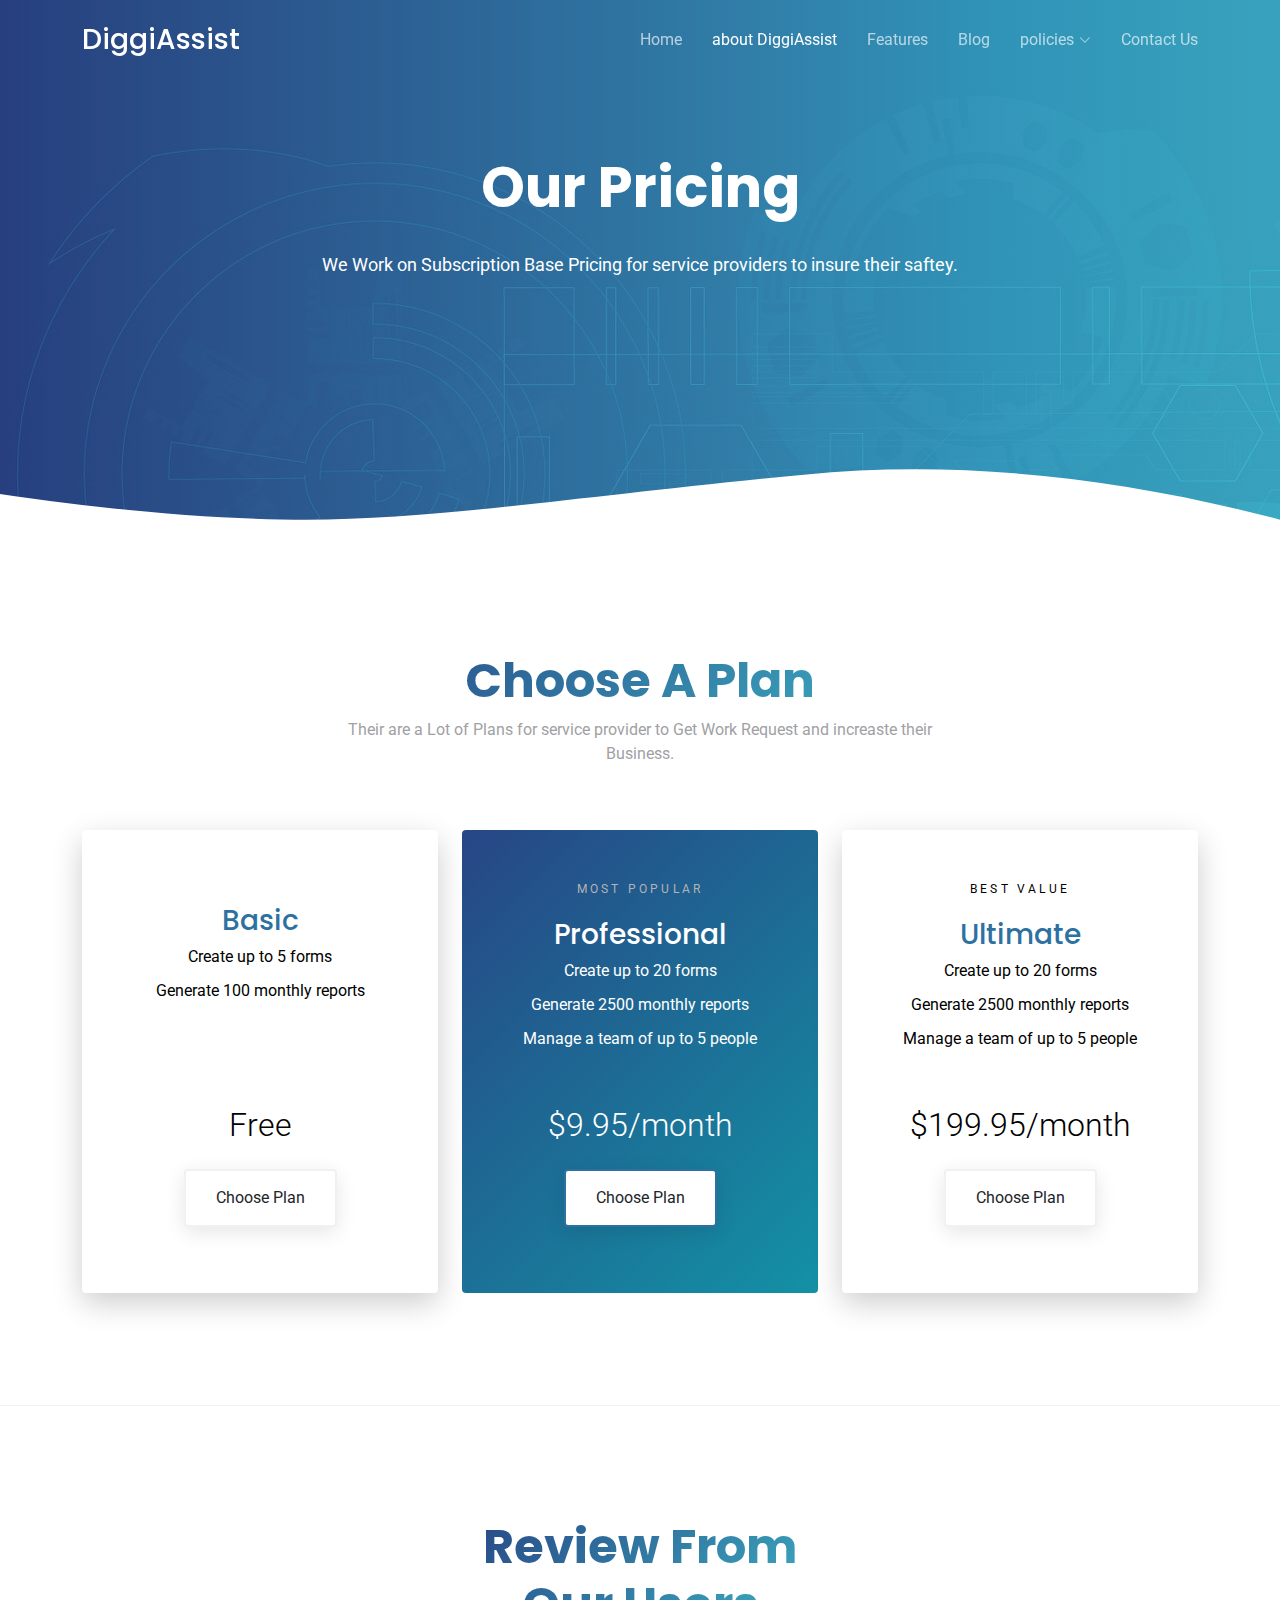
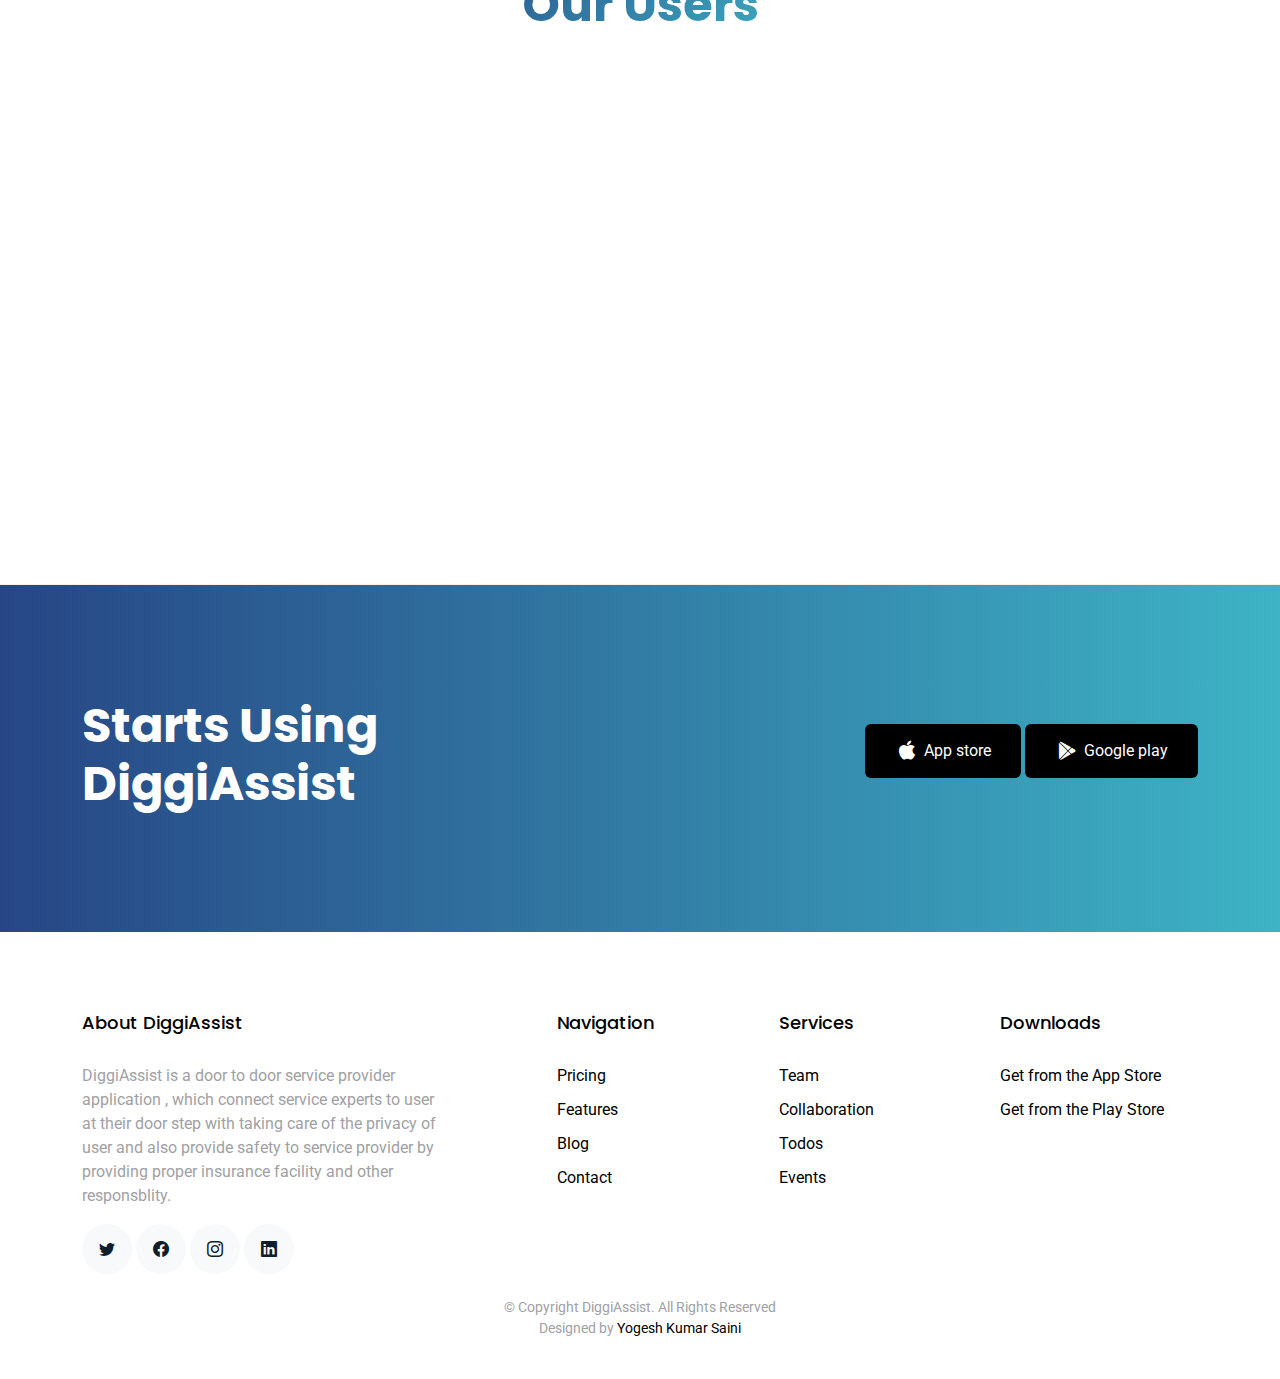
==== about DiggiAssist.html @ 4aa97dc8 "uoad" ====
<!DOCTYPE html>
<html lang="en">

<head>
  <meta charset="utf-8">
  <meta content="width=device-width, initial-scale=1.0" name="viewport">

  <title>DiggiAssist - Pricing</title>
  <meta content="" name="description">
  <meta content="" name="keywords">

  <!-- Favicons -->
  <link href="assets/img/favicon.png" rel="icon">
  <link href="assets/img/apple-touch-icon.png" rel="apple-touch-icon">

  <!-- Google Fonts -->
  <link href="https://fonts.googleapis.com/css?family=Roboto:300,300i,400,400i,500,500i,600,600i,700,700i|Poppins:300,300i,400,400i,500,500i,600,600i,700,700i" rel="stylesheet">

  <!-- Vendor CSS Files -->
  <link href="assets/vendor/aos/aos.css" rel="stylesheet">
  <link href="assets/vendor/bootstrap/css/bootstrap.min.css" rel="stylesheet">
  <link href="assets/vendor/bootstrap-icons/bootstrap-icons.css" rel="stylesheet">
  <link href="assets/vendor/boxicons/css/boxicons.min.css" rel="stylesheet">
  <link href="assets/vendor/swiper/swiper-bundle.min.css" rel="stylesheet">

  <!-- Template Main CSS File -->
  <link href="assets/css/style.css" rel="stylesheet">

  <!-- =======================================================
  * Template Name: SoftLand
  * Template URL: https://bootstrapmade.com/softland-bootstrap-app-landing-page-template/
  * Updated: Mar 17 2024 with Bootstrap v5.3.3
  * Author: BootstrapMade.com
  * License: https://bootstrapmade.com/license/
  ======================================================== -->
</head>

<body>

  <!-- ======= Header ======= -->
  <header id="header" class="fixed-top d-flex align-items-center">
    <div class="container d-flex justify-content-between align-items-center">

      <div class="logo">
        <h1><a href="index1.html">DiggiAssist</a></h1>
        <!-- Uncomment below if you prefer to use an image logo -->
        <!-- <a href="index.html"><img src="assets/img/logo.png" alt="" class="img-fluid"></a>-->
      </div>

      <nav id="navbar" class="navbar">
        <ul>
          <li><a class="" href="index1.html">Home</a></li>
          <li><a class="active" href="pricing1.html">about DiggiAssist</a></li>
          <li><a href="features1.html">Features</a></li>
          
          <li><a href="blog1.html">Blog</a></li>
          <li class="dropdown"><a href="#"><span>policies</span> <i class="bi bi-chevron-down"></i></a>
            
             <ul>  
              <li><a href="Terms and condition.html">Terms And Conditions</a></li>
              <li><a href="privacy-policies.html">Privacy Policies </a></li>
              <li><a href="refundandcancelation.html">Refund And Cancelation</a></li>
              <li><a href="shiping and delivery.html">Shiping And Delivery </a></li>
              <li><a href="cookies.html">cookies</a></li>
            </ul>
          </li>
          <li><a href="contact1.html">Contact Us</a></li>
        </ul>
        <i class="bi bi-list mobile-nav-toggle"></i>
      </nav><!-- .navbar -->

    </div>
  </header><!-- End Header -->

  <main id="main">

    <!-- ======= FeatPricingures Section ======= -->
    <div class="hero-section inner-page">
      <div class="wave">

        <svg width="1920px" height="265px" viewBox="0 0 1920 265" version="1.1" xmlns="http://www.w3.org/2000/svg" xmlns:xlink="http://www.w3.org/1999/xlink">
          <g id="Page-1" stroke="none" stroke-width="1" fill="none" fill-rule="evenodd">
            <g id="Apple-TV" transform="translate(0.000000, -402.000000)" fill="#FFFFFF">
              <path d="M0,439.134243 C175.04074,464.89273 327.944386,477.771974 458.710937,477.771974 C654.860765,477.771974 870.645295,442.632362 1205.9828,410.192501 C1429.54114,388.565926 1667.54687,411.092417 1920,477.771974 L1920,667 L1017.15166,667 L0,667 L0,439.134243 Z" id="Path"></path>
            </g>
          </g>
        </svg>

      </div>

      <div class="container">
        <div class="row align-items-center">
          <div class="col-12">
            <div class="row justify-content-center">
              <div class="col-md-7 text-center hero-text">
                <h1 data-aos="fade-up" data-aos-delay="">Our Pricing</h1>
                <p class="mb-5" data-aos="fade-up" data-aos-delay="100">We Work on Subscription Base Pricing for service providers to insure their saftey.</p>
              </div>
            </div>
          </div>
        </div>
      </div>

    </div>

    <section class="section">
      <div class="container">

        <div class="row justify-content-center text-center">
          <div class="col-md-7 mb-5">
            <h2 class="section-heading">Choose A Plan</h2>
            <p>Their are a Lot of Plans for service provider to Get Work Request and increaste their Business. </p>
          </div>
        </div>
        <div class="row align-items-stretch">

          <div class="col-lg-4 mb-4 mb-lg-0">
            <div class="pricing h-100 text-center">
              <span>&nbsp;</span>
              <h3>Basic</h3>
              <ul class="list-unstyled">
                <li>Create up to 5 forms</li>
                <li>Generate 100 monthly reports</li>
              </ul>
              <div class="price-cta">
                <strong class="price">Free</strong>
                <p><a href="#" class="btn btn-white">Choose Plan</a></p>
              </div>
            </div>
          </div>
          <div class="col-lg-4 mb-4 mb-lg-0">
            <div class="pricing h-100 text-center popular">
              <span class="popularity">Most Popular</span>
              <h3>Professional</h3>
              <ul class="list-unstyled">
                <li>Create up to 20 forms</li>
                <li>Generate 2500 monthly reports</li>
                <li>Manage a team of up to 5 people</li>
              </ul>
              <div class="price-cta">
                <strong class="price">$9.95/month</strong>
                <p><a href="#" class="btn btn-white">Choose Plan</a></p>
              </div>
            </div>
          </div>
          <div class="col-lg-4 mb-4 mb-lg-0">
            <div class="pricing h-100 text-center">
              <span class="popularity">Best Value</span>
              <h3>Ultimate</h3>
              <ul class="list-unstyled">
                <li>Create up to 20 forms</li>
                <li>Generate 2500 monthly reports</li>
                <li>Manage a team of up to 5 people</li>
              </ul>
              <div class="price-cta">
                <strong class="price">$199.95/month</strong>
                <p><a href="#" class="btn btn-white">Choose Plan</a></p>
              </div>
            </div>
          </div>
        </div>
      </div>
    </section>

    <!-- ======= Testimonials Section ======= -->
    <section class="section border-top border-bottom">
      <div class="container">
        <div class="row justify-content-center text-center mb-5">
          <div class="col-md-4">
            <h2 class="section-heading">Review From Our Users</h2>
          </div>
        </div>
        <div class="row justify-content-center text-center">
          <div class="col-md-7">

            <div class="testimonials-slider swiper" data-aos="fade-up" data-aos-delay="100">
              <div class="swiper-wrapper">

                <div class="swiper-slide">
                  <div class="review text-center">
                    <p class="stars">
                      <span class="bi bi-star-fill"></span>
                      <span class="bi bi-star-fill"></span>
                      <span class="bi bi-star-fill"></span>
                      <span class="bi bi-star-fill"></span>
                      <span class="bi bi-star-fill muted"></span>
                    </p>
                    <h3>Excellent App!!</h3>
                    <blockquote>
                      <p>This is a great app in the age of today, evrything is going to be automaticaly and the best part is that , this app doesn't work on commission , and that be gonna positive part of system. also this applictaon take care of user and service provider by providing safty and privacy.</p>
                    </blockquote>

                    <p class="review-user">
                      <img src="assets/img/person_1.jpg" alt="Image" class="img-fluid rounded-circle mb-3">
                      <span class="d-block">
                        <span class="text-black">Jean Doe</span>, &mdash; App User
                      </span>
                    </p>

                  </div>
                </div><!-- End testimonial item -->

                <div class="swiper-slide">
                  <div class="review text-center">
                    <p class="stars">
                      <span class="bi bi-star-fill"></span>
                      <span class="bi bi-star-fill"></span>
                      <span class="bi bi-star-fill"></span>
                      <span class="bi bi-star-fill"></span>
                      <span class="bi bi-star-fill muted"></span>
                    </p>
                    <h3>This App is easy to use!</h3>
                    <blockquote>
                      <p>Application is designed in such a way that , any user can access the service and also any service provider can use of it. the best part of the app is , doesn't work on commission system , and i think that's is a great work.</p>
                    </blockquote>

                    <p class="review-user">
                      <img src="assets/img/person_2.jpg" alt="Image" class="img-fluid rounded-circle mb-3">
                      <span class="d-block">
                        <span class="text-black">Johan Smith</span>, &mdash; App User
                      </span>
                    </p>

                  </div>
                </div><!-- End testimonial item -->

                <div class="swiper-slide">
                  <div class="review text-center">
                    <p class="stars">
                      <span class="bi bi-star-fill"></span>
                      <span class="bi bi-star-fill"></span>
                      <span class="bi bi-star-fill"></span>
                      <span class="bi bi-star-fill"></span>
                      <span class="bi bi-star-fill muted"></span>
                    </p>
                    <h3>Awesome functionality!</h3>
                    <blockquote>
                      <p>Functionality of the application is preety much better then all the other competator , very user friendly application and also faster service provider with all the saftey and privacy. i like the app very much..</p>
                    </blockquote>

                    <p class="review-user">
                      <img src="assets/img/person_3.jpg" alt="Image" class="img-fluid rounded-circle mb-3">
                      <span class="d-block">
                        <span class="text-black">Jean Thunberg</span>, &mdash; App User
                      </span>
                    </p>

                  </div>
                </div><!-- End testimonial item -->

              </div>
              <div class="swiper-pagination"></div>
            </div>
          </div>
        </div>
      </div>
    </section><!-- End Testimonials Section -->

    <!-- ======= CTA Section ======= -->
    <section class="section cta-section">
      <div class="container">
        <div class="row align-items-center">
          <div class="col-md-6 me-auto text-center text-md-start mb-5 mb-md-0">
            <h2>Starts Using DiggiAssist</h2>
          </div>
          <div class="col-md-5 text-center text-md-end">
            <p><a href="#" class="btn d-inline-flex align-items-center"><i class="bx bxl-apple"></i><span>App store</span></a> <a href="#" class="btn d-inline-flex align-items-center"><i class="bx bxl-play-store"></i><span>Google play</span></a></p>
          </div>
        </div>
      </div>
    </section><!-- End CTA Section -->

  </main><!-- End #main -->

  <!-- ======= Footer ======= -->
  <footer class="footer" role="contentinfo">
    <div class="container">
      <div class="row">
        <div class="col-md-4 mb-4 mb-md-0">
          <h3>About DiggiAssist</h3>
          <p>DiggiAssist is  a door to door service provider application , which connect service experts to user at their door step with taking care of the privacy of user and also provide safety to service provider by providing proper insurance facility and other responsblity.</p>
          <p class="social">
            <a href="https://x.com/DIGITALWAVEI?s=09"><span class="bi bi-twitter"></span></a>
            <a href="https://www.facebook.com/profile.php?id=61555750777373&mibextid=ZbWKwL"><span class="bi bi-facebook"></span></a>
            <a href="https://www.instagram.com/digital_wave_it?igsh=MWczNmkwZnZobHl3Yw=="><span class="bi bi-instagram"></span></a>
            <a href="https://www.linkedin.com/company/102548376/admin/?lipi=urn%3Ali%3Apage%3Ad_flagship3_feed%3Bjs6SmrUKQ1G0FUFpfQkkgg%3D%3D"><span class="bi bi-linkedin"></span></a>
          </p>
        </div>
        <div class="col-md-7 ms-auto">
          <div class="row site-section pt-0">
            <div class="col-md-4 mb-4 mb-md-0">
              <h3>Navigation</h3>
              <ul class="list-unstyled">
                <li><a href="#">Pricing</a></li>
                <li><a href="#">Features</a></li>
                <li><a href="#">Blog</a></li>
                <li><a href="#">Contact</a></li>
              </ul>
            </div>
            <div class="col-md-4 mb-4 mb-md-0">
              <h3>Services</h3>
              <ul class="list-unstyled">
                <li><a href="#">Team</a></li>
                <li><a href="#">Collaboration</a></li>
                <li><a href="#">Todos</a></li>
                <li><a href="#">Events</a></li>
              </ul>
            </div>
            <div class="col-md-4 mb-4 mb-md-0">
              <h3>Downloads</h3>
              <ul class="list-unstyled">
                <li><a href="#">Get from the App Store</a></li>
                <li><a href="#">Get from the Play Store</a></li>
              </ul>
            </div>
          </div>
        </div>
      </div>

      <div class="row justify-content-center text-center">
        <div class="col-md-7">
          <p class="copyright">&copy; Copyright DiggiAssist. All Rights Reserved</p>
          <div class="credits">
            <!--
            All the links in the footer should remain intact.
            You can delete the links only if you purchased the pro version.
            Licensing information: https://bootstrapmade.com/license/
            Purchase the pro version with working PHP/AJAX contact form: https://bootstrapmade.com/buy/?theme=SoftLand
          -->
            Designed by <a href="#">Yogesh Kumar Saini</a>
          </div>
        </div>
      </div>

    </div>
  </footer>

  <a href="#" class="back-to-top d-flex align-items-center justify-content-center"><i class="bi bi-arrow-up-short"></i></a>

  <!-- Vendor JS Files -->
  <script src="assets/vendor/aos/aos.js"></script>
  <script src="assets/vendor/bootstrap/js/bootstrap.bundle.min.js"></script>
  <script src="assets/vendor/swiper/swiper-bundle.min.js"></script>
  <script src="assets/vendor/php-email-form/validate.js"></script>

  <!-- Template Main JS File -->
  <script src="assets/js/main.js"></script>

</body>

</html>
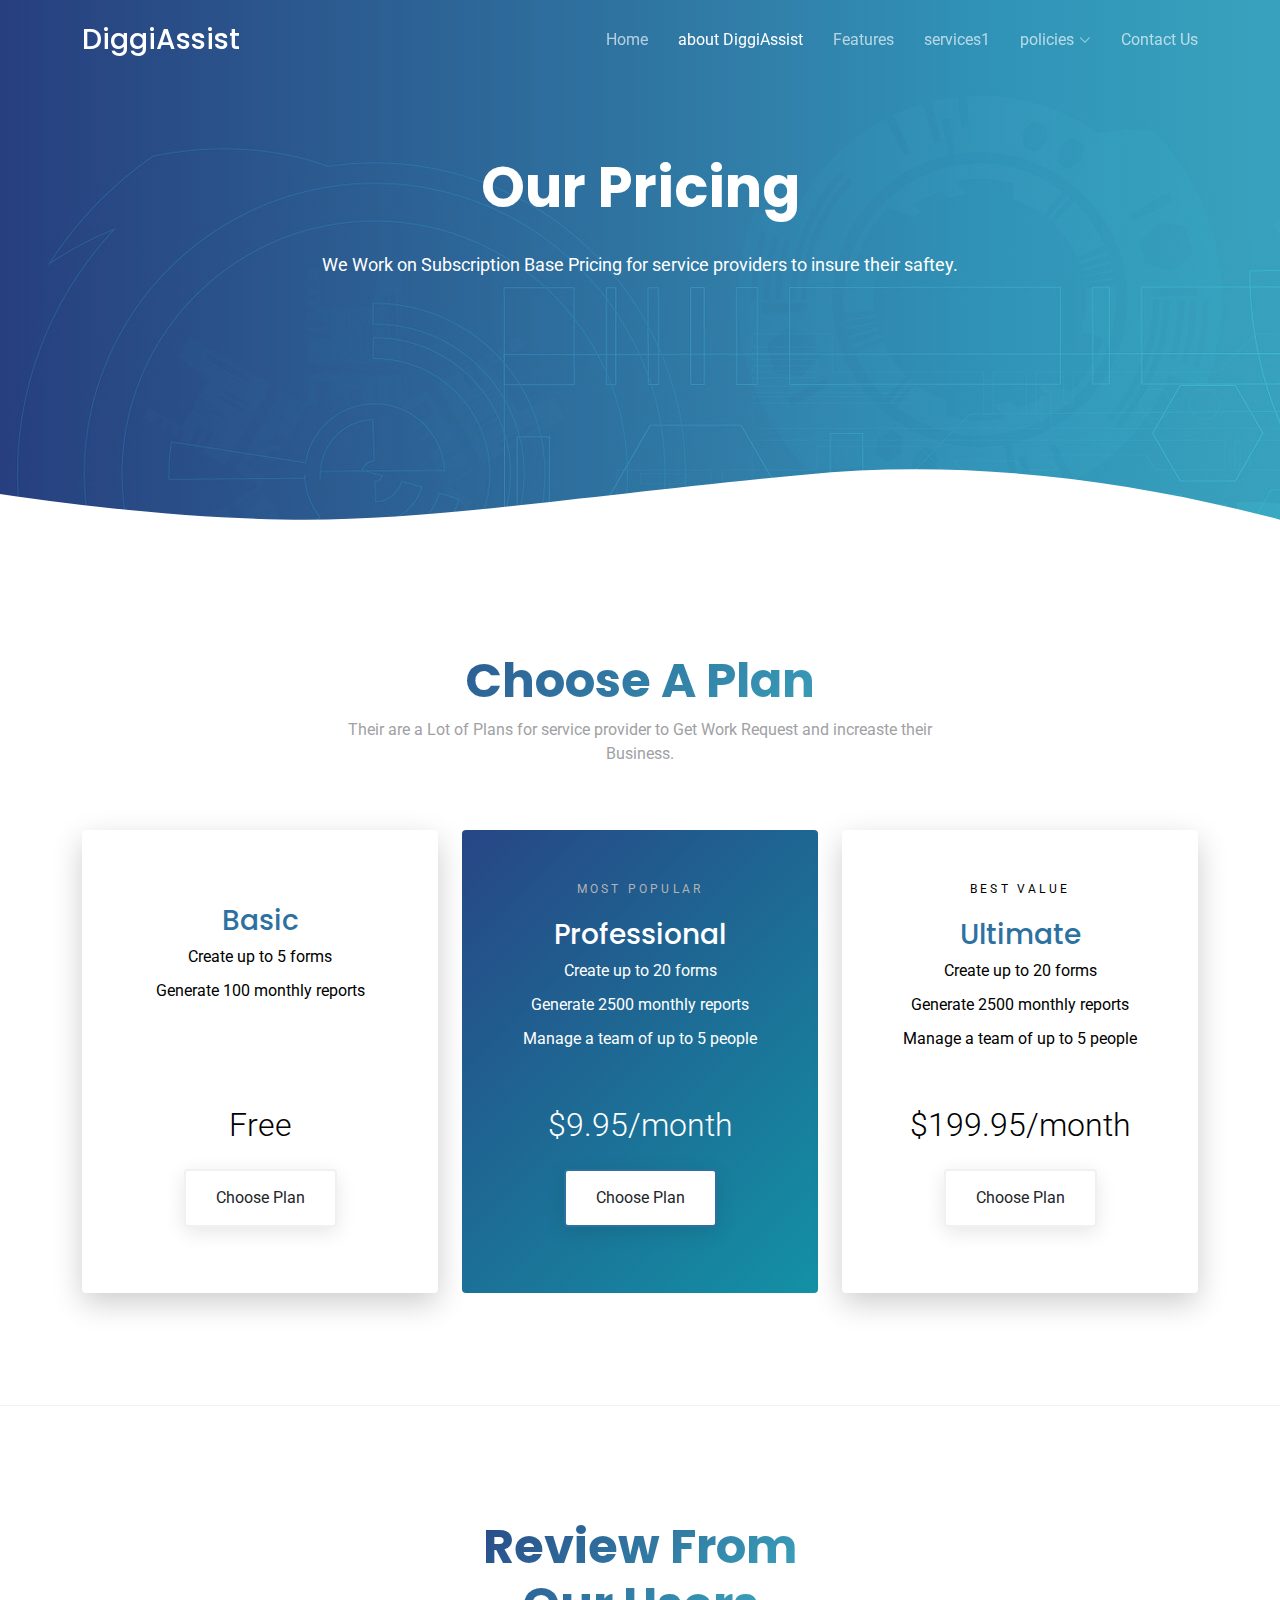
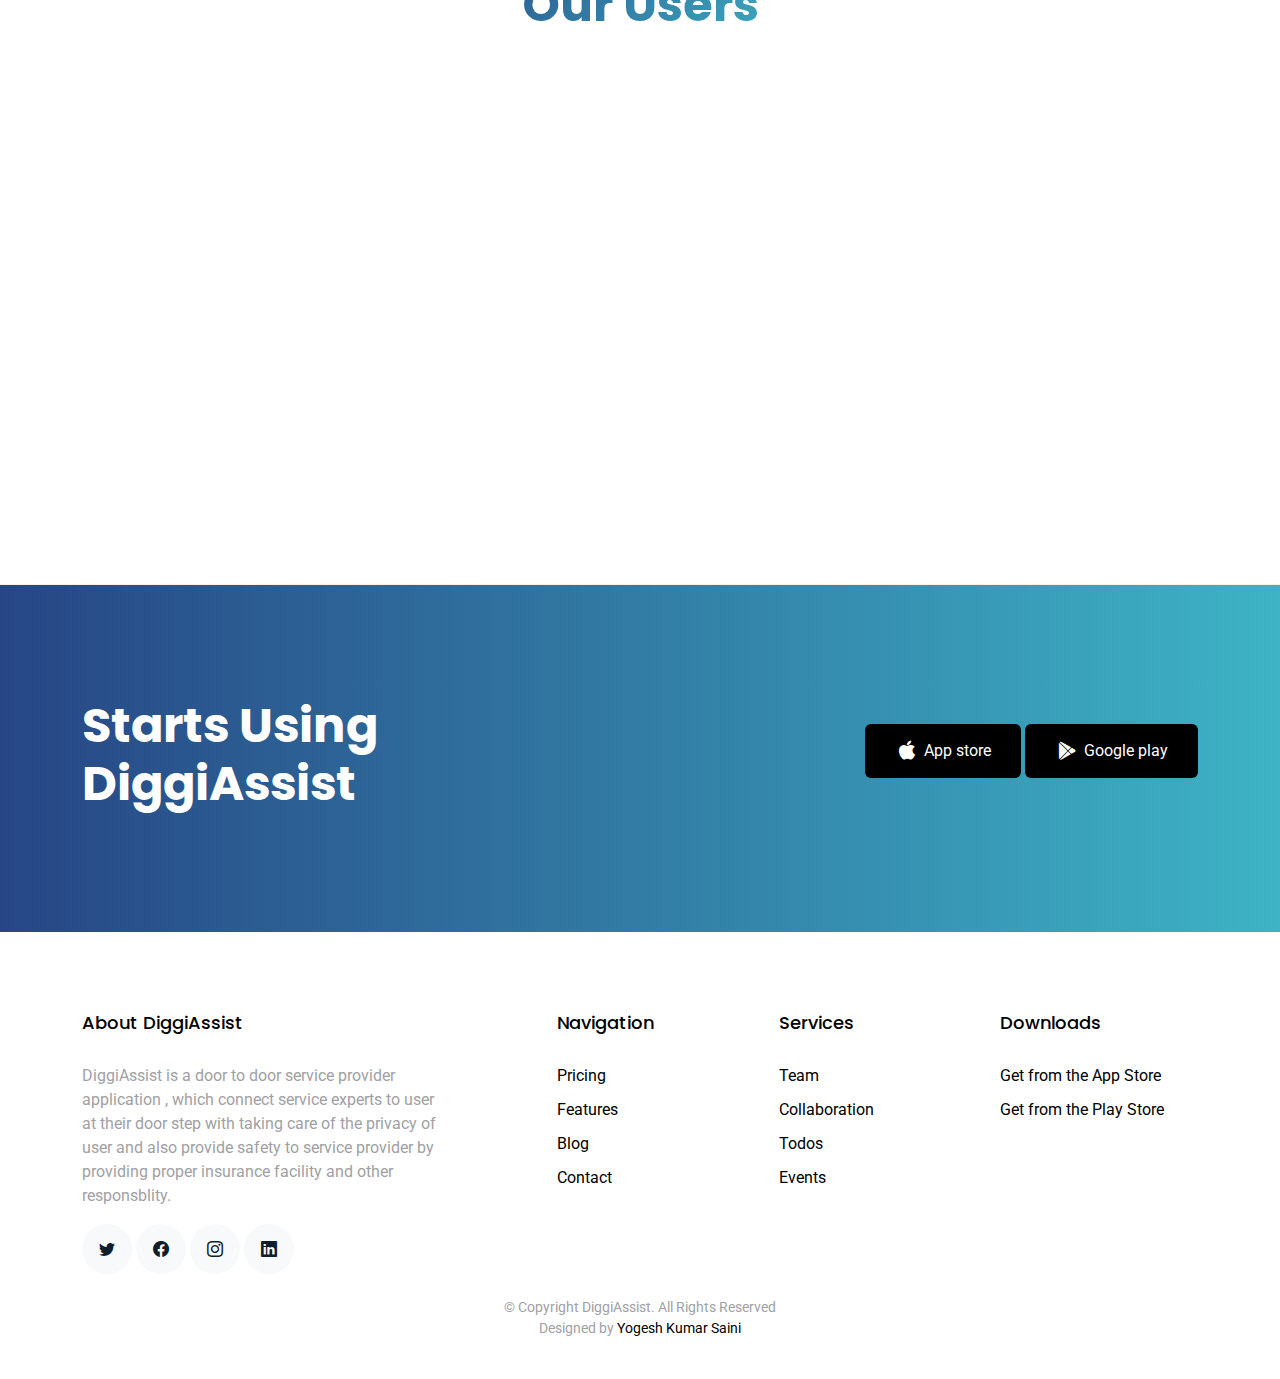
==== commit 941ce637: "sectionnamechange" ====
--- a/about DiggiAssist.html
+++ b/about DiggiAssist.html
@@ -53,7 +53,7 @@
           <li><a class="active" href="pricing1.html">about DiggiAssist</a></li>
           <li><a href="features1.html">Features</a></li>
           
-          <li><a href="blog1.html">Blog</a></li>
+          <li><a href="blog1.html">services1</a></li>
           <li class="dropdown"><a href="#"><span>policies</span> <i class="bi bi-chevron-down"></i></a>
             
              <ul>  
--- a/assets/css/style.css
+++ b/assets/css/style.css
@@ -1032,4 +1032,23 @@
 
 .social a i {
   line-height: 0;
+}
+
+
+/* Container styling */
+.post-entry {
+  width: 250px; /* Adjust as needed */
+  height: 500px;
+
+}
+
+/* Image styling */
+.post-entry img {
+  width: 250px;
+  height: 250px;
+  border-radius: 5px;
+  transition: transform 0.3s ease;
+}
+.post-entry img:hover {
+  transform: scale(1.1); /* Zoom in by 10% */
 }